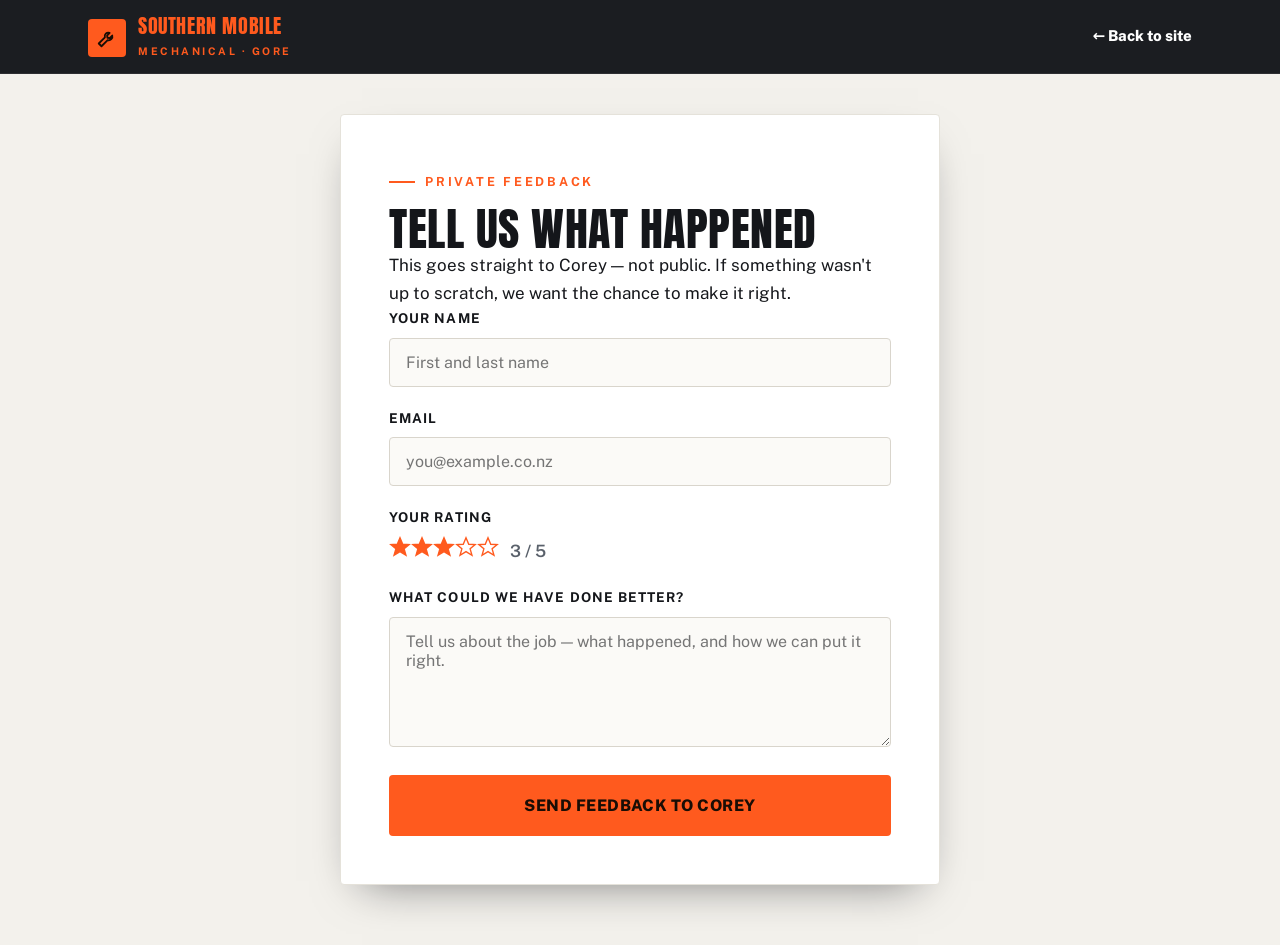
==== private.html @ 2856bf8f "Initial build: Southern Mobile Mechanical Ltd" ====
<!DOCTYPE html>
<html lang="en-NZ">
<head>
<meta charset="UTF-8">
<meta name="viewport" content="width=device-width, initial-scale=1">
<title>Private Feedback | Southern Mobile Mechanical Ltd</title>
<meta name="description" content="Tell Southern Mobile Mechanical privately how we can do better.">
<link rel="icon" href="favicon.svg" type="image/svg+xml">
<link rel="preconnect" href="https://fonts.googleapis.com">
<link rel="preconnect" href="https://fonts.gstatic.com" crossorigin>
<link href="https://fonts.googleapis.com/css2?family=Anton&family=Public+Sans:wght@400;500;600;700;800&display=swap" rel="stylesheet">
<link rel="stylesheet" href="styles.css">
</head>
<body>

<nav class="nav solid">
  <div class="wrap">
    <a href="index.html" class="brand">
      <span class="mark"><svg viewBox="0 0 24 24" fill="none" stroke="#1a0d05" stroke-width="2" stroke-linecap="round" stroke-linejoin="round"><path d="M14.7 6.3a4 4 0 0 0-5 5L3 18l3 3 6.7-6.7a4 4 0 0 0 5-5l-2.8 2.8-2.4-.4-.4-2.4 2.8-2.8z"/></svg></span>
      <span><b>Southern Mobile</b><span>Mechanical · Gore</span></span>
    </a>
    <a href="index.html" class="nav-phone">← Back to site</a>
  </div>
</nav>

<main class="form-shell">
  <div class="form-card">
    <div id="formView">
      <span class="eyebrow">Private feedback</span>
      <h1>Tell us what happened</h1>
      <p>This goes straight to Corey — not public. If something wasn't up to scratch, we want the chance to make it right.</p>

      <form action="https://formsubmit.co/Korey@smmltd.co.nz" method="POST" id="feedbackForm">
        <input type="hidden" name="_subject" value="New private feedback — website">
        <input type="hidden" name="_captcha" value="false">
        <input type="hidden" name="_template" value="table">

        <div class="field">
          <label for="name">Your name</label>
          <input type="text" id="name" name="Name" placeholder="First and last name" required>
        </div>
        <div class="field">
          <label for="email">Email</label>
          <input type="email" id="email" name="Email" placeholder="you@example.co.nz" required>
        </div>
        <div class="field">
          <label>Your rating</label>
          <div class="rating-display" id="ratingDisplay">
            <span id="ratingStars"></span>
            <span id="ratingText" style="color:var(--muted);font-weight:600;margin-left:6px"></span>
          </div>
          <input type="hidden" id="rating" name="Rating">
        </div>
        <div class="field">
          <label for="feedback">What could we have done better?</label>
          <textarea id="feedback" name="Feedback" placeholder="Tell us about the job — what happened, and how we can put it right." required></textarea>
        </div>
        <button type="submit" class="btn btn-primary btn-lg btn-block">Send feedback to Corey</button>
      </form>
    </div>

    <div class="form-success" id="successView">
      <div class="ok"><svg viewBox="0 0 24 24" fill="none" stroke="currentColor" stroke-width="2.5" stroke-linecap="round" stroke-linejoin="round"><polyline points="20 6 9 17 4 12"/></svg></div>
      <h2>Thanks — we've got it</h2>
      <p>Your feedback's on its way to Corey. We take it seriously and we'll be in touch if there's anything to sort out.</p>
      <a href="index.html" class="btn btn-dark btn-lg">Back to homepage</a>
    </div>
  </div>
</main>

<script>
  // Pre-fill rating from URL
  var params=new URLSearchParams(window.location.search);
  var rating=parseInt(params.get('rating'),10);
  if(!rating||rating<1||rating>5)rating=3;
  document.getElementById('rating').value=rating;
  var starsHtml="";
  for(var i=1;i<=5;i++){
    var fill=i<=rating?"currentColor":"none";
    starsHtml+='<svg viewBox="0 0 24 24" fill="'+fill+'" stroke="currentColor" stroke-width="1.5"><polygon points="12 2 15 9 22 9.3 16.5 14 18.5 21 12 17 5.5 21 7.5 14 2 9.3 9 9"/></svg>';
  }
  document.getElementById('ratingStars').innerHTML=starsHtml;
  document.getElementById('ratingText').textContent=rating+' / 5';

  // AJAX submit -> success state (no redirect, no reCAPTCHA)
  var form=document.getElementById('feedbackForm');
  form.addEventListener('submit',function(e){
    e.preventDefault();
    var btn=form.querySelector('button[type=submit]');
    btn.textContent="Sending…";btn.disabled=true;
    fetch(form.action,{method:'POST',body:new FormData(form),headers:{'Accept':'application/json'}})
      .then(function(){show()}).catch(function(){show()});
  });
  function show(){
    document.getElementById('formView').style.display='none';
    document.getElementById('successView').classList.add('show');
    window.scrollTo({top:0,behavior:'smooth'});
  }
</script>
</body>
</html>
---- styles.css ----
/* Southern Mobile Mechanical Ltd — Industrial theme
   Fonts: Anton (display) + Public Sans (body) | Accent: safety orange */

:root{
  --ink:#14161a;
  --charcoal:#1a1d22;
  --steel:#242830;
  --steel-line:#333944;
  --bone:#f3f1ec;
  --paper:#ffffff;
  --accent:#ff5a1e;
  --accent-deep:#e24810;
  --text:#16181c;
  --muted:#5a616b;
  --muted-light:#a7adb8;
  --on-dark:#eef0f3;
  --on-dark-muted:#9aa1ac;
  --radius:4px;
  --maxw:1200px;
  --nav-h:74px;
  --shadow:0 18px 44px -22px rgba(8,10,14,.55);
  --img-filter:saturate(.88) contrast(1.05) brightness(.95);
}

*{box-sizing:border-box;margin:0;padding:0}
html{scroll-behavior:smooth;-webkit-text-size-adjust:100%}
body{
  font-family:"Public Sans",system-ui,sans-serif;
  color:var(--text);
  background:var(--paper);
  line-height:1.65;
  font-size:17px;
  overflow-x:hidden;
}
img{display:block;max-width:100%;image-orientation:from-image}
a{color:inherit;text-decoration:none}
h1,h2,h3,.display{font-family:"Anton",Impact,sans-serif;font-weight:400;line-height:.98;letter-spacing:.5px;text-transform:uppercase}
section{position:relative}
.wrap{max-width:var(--maxw);margin:0 auto;padding:0 clamp(20px,5vw,48px)}

/* ---------- Eyebrow / headings ---------- */
.eyebrow{
  display:inline-flex;align-items:center;gap:10px;
  font-family:"Public Sans";font-weight:700;text-transform:uppercase;
  letter-spacing:.22em;font-size:12.5px;color:var(--accent);
  margin-bottom:18px;
}
.eyebrow::before{content:"";width:26px;height:2px;background:var(--accent)}
.eyebrow.center{justify-content:center}
.section-head{max-width:720px;margin-bottom:52px}
.section-head.center{margin-left:auto;margin-right:auto;text-align:center}
.section-head h2{font-size:clamp(34px,5vw,58px);color:var(--ink)}
.section-head.on-dark h2{color:#fff}
.section-head p{margin-top:18px;color:var(--muted);font-size:18px}
.on-dark .section-head p,.section-head.on-dark p{color:var(--on-dark-muted)}

/* ---------- Buttons ---------- */
.btn{
  display:inline-flex;align-items:center;justify-content:center;gap:10px;
  font-family:"Public Sans";font-weight:800;letter-spacing:.03em;
  font-size:15px;padding:15px 28px;border-radius:var(--radius);
  cursor:pointer;border:2px solid transparent;transition:.25s ease;
  text-transform:uppercase;white-space:nowrap;
}
.btn svg{width:18px;height:18px}
.btn-primary{background:var(--accent);color:#1a0d05;border-color:var(--accent)}
.btn-primary:hover{background:var(--accent-deep);border-color:var(--accent-deep);transform:translateY(-2px)}
.btn-ghost{background:transparent;color:#fff;border-color:rgba(255,255,255,.35)}
.btn-ghost:hover{border-color:#fff;background:rgba(255,255,255,.08)}
.btn-dark{background:var(--ink);color:#fff;border-color:var(--ink)}
.btn-dark:hover{background:var(--steel);transform:translateY(-2px)}
.btn-lg{padding:19px 36px;font-size:16px}
.btn-block{width:100%}

/* ---------- Nav ---------- */
.nav{
  position:fixed;top:0;left:0;right:0;z-index:60;height:var(--nav-h);
  display:flex;align-items:center;
  background:rgba(20,22,26,.82);backdrop-filter:blur(10px);
  border-bottom:1px solid rgba(255,255,255,.08);
  transition:background .3s ease;
}
.nav.solid{background:rgba(20,22,26,.97)}
.nav .wrap{display:flex;align-items:center;justify-content:space-between;width:100%}
.brand{display:flex;align-items:center;gap:12px;color:#fff}
.brand .mark{
  width:38px;height:38px;border-radius:var(--radius);flex:0 0 auto;
  background:var(--accent);display:grid;place-items:center;
}
.brand .mark svg{width:22px;height:22px}
.brand b{font-family:"Anton";font-weight:400;font-size:20px;letter-spacing:.6px;text-transform:uppercase;line-height:1}
.brand span{display:block;font-size:10.5px;letter-spacing:.24em;color:var(--accent);font-weight:700;text-transform:uppercase;margin-top:3px}
.nav-links{display:flex;align-items:center;gap:30px}
.nav-links a{color:var(--on-dark-muted);font-weight:600;font-size:14.5px;letter-spacing:.02em;transition:color .2s}
.nav-links a:hover{color:#fff}
.nav-phone{display:inline-flex;align-items:center;gap:9px;color:#fff;font-weight:800;font-size:15px}
.nav-phone svg{width:17px;height:17px;color:var(--accent)}
.nav-toggle{display:none;background:none;border:0;color:#fff;cursor:pointer}
.nav-toggle svg{width:28px;height:28px}
@media(max-width:900px){
  .nav-links{
    position:fixed;inset:var(--nav-h) 0 auto 0;flex-direction:column;gap:0;
    background:var(--ink);border-bottom:1px solid var(--steel-line);
    padding:8px 0;transform:translateY(-140%);transition:transform .35s ease;
  }
  .nav-links.open{transform:translateY(0)}
  .nav-links a{padding:15px 28px;width:100%;font-size:16px}
  .nav-links .nav-phone{padding:16px 28px}
  .nav-toggle{display:block}
}

/* ---------- Hero ---------- */
.hero{
  position:relative;min-height:100svh;display:flex;align-items:flex-end;
  background:var(--ink);color:#fff;overflow:hidden;
  padding-top:clamp(120px,15vh,170px);padding-bottom:clamp(56px,8vh,96px);
}
.hero-bg{position:absolute;inset:0;z-index:0}
.hero-slide{
  position:absolute;inset:0;background-size:cover;background-position:center;
  filter:var(--img-filter);opacity:0;transition:opacity 1.6s ease;
  transform:scale(1.06);animation:heroZoom 21s linear infinite;
}
.hero-slide.active{opacity:1}
@keyframes heroZoom{0%{transform:scale(1.04)}100%{transform:scale(1.14)}}
.hero-scrim{
  position:absolute;inset:0;z-index:1;
  background:
    linear-gradient(180deg,rgba(20,22,26,.5) 0%,rgba(20,22,26,.35) 42%,rgba(20,22,26,.9) 100%),
    linear-gradient(90deg,rgba(20,22,26,.78) 0%,rgba(20,22,26,.15) 65%);
}
.hero-inner{position:relative;z-index:2;width:100%}
.hero h1{
  font-size:clamp(44px,8.2vw,104px);color:#fff;max-width:16ch;
  text-shadow:0 4px 30px rgba(0,0,0,.35);
}
.hero h1 em{color:var(--accent);font-style:normal}
.hero p.lead{
  margin-top:24px;max-width:56ch;font-size:clamp(17px,2vw,20px);
  color:#dfe2e7;line-height:1.6;
}
.hero-cta{display:flex;flex-wrap:wrap;gap:14px;margin-top:34px}
.hero-meta{
  display:flex;flex-wrap:wrap;gap:28px;margin-top:40px;padding-top:26px;
  border-top:1px solid rgba(255,255,255,.14);
}
.hero-meta div{display:flex;flex-direction:column}
.hero-meta b{font-family:"Anton";font-weight:400;font-size:26px;color:var(--accent);letter-spacing:.5px}
.hero-meta span{font-size:12.5px;text-transform:uppercase;letter-spacing:.14em;color:var(--on-dark-muted);margin-top:4px}
.hero-dots{position:absolute;bottom:26px;right:clamp(20px,5vw,48px);z-index:3;display:flex;gap:9px}
.hero-dots button{width:30px;height:4px;border:0;background:rgba(255,255,255,.3);cursor:pointer;padding:0;transition:.3s}
.hero-dots button.on{background:var(--accent);width:44px}
@media(prefers-reduced-motion:reduce){
  .hero-slide{animation:none;transition:none}
  .hero-slide{transform:none}
}

/* ---------- Trust strip ---------- */
.trust{background:var(--accent);color:#1a0d05}
.trust .wrap{display:grid;grid-template-columns:repeat(3,1fr);gap:0}
.trust-item{display:flex;gap:16px;align-items:flex-start;padding:34px 30px;border-right:1px solid rgba(0,0,0,.14)}
.trust-item:last-child{border-right:0}
.trust-item svg{width:30px;height:30px;flex:0 0 auto;margin-top:2px}
.trust-item h3{font-family:"Public Sans";font-weight:800;text-transform:uppercase;font-size:15px;letter-spacing:.05em}
.trust-item p{font-size:14.5px;line-height:1.5;margin-top:5px;color:rgba(26,13,5,.82);font-weight:500}
@media(max-width:820px){.trust .wrap{grid-template-columns:1fr}.trust-item{border-right:0;border-bottom:1px solid rgba(0,0,0,.14)}.trust-item:last-child{border-bottom:0}}

/* ---------- Generic section padding / bands ---------- */
.band{padding:clamp(72px,11vh,128px) 0}
.band-bone{background:var(--bone)}
.band-paper{background:var(--paper)}
.band-dark{background:var(--ink);color:var(--on-dark)}
.band-steel{background:var(--charcoal);color:var(--on-dark)}

/* ---------- Services ---------- */
.svc-grid{display:grid;grid-template-columns:repeat(3,1fr);gap:20px}
@media(max-width:920px){.svc-grid{grid-template-columns:repeat(2,1fr)}}
@media(max-width:600px){.svc-grid{grid-template-columns:1fr}}
.svc-card{
  background:var(--paper);border:1px solid #e5e2da;border-radius:var(--radius);
  padding:32px 28px 30px;transition:.28s ease;position:relative;overflow:hidden;
}
.band-bone .svc-card{background:#fff}
.svc-card::before{content:"";position:absolute;left:0;top:0;height:3px;width:0;background:var(--accent);transition:width .35s ease}
.svc-card:hover{transform:translateY(-5px);box-shadow:var(--shadow);border-color:#d8d4ca}
.svc-card:hover::before{width:100%}
.svc-num{font-family:"Anton";font-weight:400;font-size:15px;color:var(--muted-light);letter-spacing:1px}
.svc-ico{width:52px;height:52px;border-radius:var(--radius);background:var(--ink);display:grid;place-items:center;margin:14px 0 20px}
.svc-ico svg{width:26px;height:26px;color:var(--accent)}
.svc-card h3{font-size:21px;color:var(--ink);letter-spacing:.4px}
.svc-card p{margin-top:11px;color:var(--muted);font-size:15.5px;line-height:1.55}

/* ---------- About ---------- */
.about-grid{display:grid;grid-template-columns:1fr 1.05fr;gap:clamp(36px,6vw,80px);align-items:center}
@media(max-width:900px){.about-grid{grid-template-columns:1fr;gap:40px}}
.about-media{position:relative}
.about-media img{width:100%;aspect-ratio:4/5;object-fit:cover;border-radius:var(--radius);filter:var(--img-filter)}
.about-media .tag{
  position:absolute;left:-14px;bottom:26px;background:var(--accent);color:#1a0d05;
  padding:16px 22px;border-radius:var(--radius);box-shadow:var(--shadow);
}
.about-media .tag b{font-family:"Anton";font-weight:400;font-size:30px;display:block;line-height:1}
.about-media .tag span{font-size:11.5px;text-transform:uppercase;letter-spacing:.12em;font-weight:700}
.about-copy h2{font-size:clamp(32px,4.6vw,54px);color:var(--ink)}
.about-copy p{margin-top:18px;color:var(--muted);font-size:16.5px}
.checklist{list-style:none;margin-top:28px;display:grid;gap:14px}
.checklist li{display:flex;gap:13px;align-items:flex-start;font-weight:600;color:var(--text)}
.checklist svg{width:23px;height:23px;flex:0 0 auto;color:var(--accent);margin-top:1px}

/* ---------- Crew ---------- */
.crew-grid{display:grid;grid-template-columns:repeat(3,1fr);gap:20px}
@media(max-width:820px){.crew-grid{grid-template-columns:1fr}}
.crew-card{
  background:var(--steel);border:1px solid var(--steel-line);border-radius:var(--radius);
  padding:34px 30px;transition:.28s ease;
}
.crew-card:hover{transform:translateY(-5px);border-color:var(--accent)}
.avatar{
  width:70px;height:70px;border-radius:50%;background:var(--ink);
  display:grid;place-items:center;border:2px solid var(--accent);
  font-family:"Anton";font-weight:400;font-size:26px;color:var(--accent);letter-spacing:1px;margin-bottom:20px;
}
.crew-card h3{color:#fff;font-size:20px;letter-spacing:.4px}
.crew-card .role{color:var(--accent);font-weight:700;font-size:12.5px;text-transform:uppercase;letter-spacing:.14em;margin-top:6px}
.crew-card p{color:var(--on-dark-muted);font-size:15px;margin-top:14px;line-height:1.55}

/* ---------- Reviews ---------- */
.rev-grid{display:grid;grid-template-columns:repeat(3,1fr);gap:20px}
@media(max-width:900px){.rev-grid{grid-template-columns:1fr}}
.rev-card{background:#fff;border:1px solid #e5e2da;border-radius:var(--radius);padding:30px 28px;display:flex;flex-direction:column}
.stars{display:flex;gap:3px;color:var(--accent);margin-bottom:16px}
.stars svg{width:19px;height:19px}
.rev-card p{color:var(--text);font-size:16px;line-height:1.6;flex:1}
.rev-card .who{margin-top:20px;padding-top:16px;border-top:1px solid #ece9e2;font-weight:700;color:var(--ink)}
.rev-card .who span{display:block;font-weight:500;color:var(--muted);font-size:13.5px;margin-top:2px}

/* ---------- Review funnel banner ---------- */
.funnel{background:var(--ink);color:#fff;text-align:center;padding:clamp(56px,9vh,96px) 0;position:relative;overflow:hidden}
.funnel::after{content:"";position:absolute;inset:0;background:radial-gradient(ellipse at 50% -10%,rgba(255,90,30,.22),transparent 60%)}
.funnel .wrap{position:relative;z-index:1}
.funnel .stars{justify-content:center;margin:0 auto 20px}
.funnel .stars svg{width:32px;height:32px}
.funnel h2{font-size:clamp(30px,4.6vw,52px)}
.funnel p{color:var(--on-dark-muted);max-width:52ch;margin:16px auto 30px;font-size:17px}

/* ---------- Contact ---------- */
.contact-grid{display:grid;grid-template-columns:1fr 1fr;gap:clamp(32px,5vw,60px);align-items:start}
@media(max-width:900px){.contact-grid{grid-template-columns:1fr;gap:34px}}
.contact-info h2{font-size:clamp(32px,4.6vw,54px);color:#fff}
.contact-info p.sub{color:var(--on-dark-muted);margin-top:16px;font-size:17px;max-width:44ch}
.contact-lines{margin-top:32px;display:grid;gap:6px}
.cline{display:flex;gap:16px;align-items:flex-start;padding:18px 0;border-top:1px solid var(--steel-line)}
.cline:last-child{border-bottom:1px solid var(--steel-line)}
.cline svg{width:22px;height:22px;color:var(--accent);flex:0 0 auto;margin-top:3px}
.cline b{display:block;color:#fff;font-size:12px;text-transform:uppercase;letter-spacing:.16em}
.cline span,.cline a{color:var(--on-dark);font-size:18px;font-weight:600}
.cline a:hover{color:var(--accent)}
.contact-action{
  background:var(--steel);border:1px solid var(--steel-line);border-radius:var(--radius);
  padding:clamp(28px,4vw,42px);
}
.contact-action h3{color:#fff;font-size:24px;letter-spacing:.4px}
.contact-action p{color:var(--on-dark-muted);margin:12px 0 26px;font-size:15.5px}
.contact-action .btn{margin-bottom:14px}
.contact-action .note{font-size:13px;color:var(--muted-light);margin:6px 0 0;text-align:center}

/* ---------- Footer ---------- */
.foot{background:#0f1114;color:var(--on-dark-muted);padding:64px 0 30px}
.foot-top{display:grid;grid-template-columns:1.5fr 1fr 1fr;gap:40px;padding-bottom:40px;border-bottom:1px solid #23272e}
@media(max-width:760px){.foot-top{grid-template-columns:1fr;gap:30px}}
.foot .brand{margin-bottom:18px}
.foot-col h4{color:#fff;font-family:"Public Sans";font-weight:800;text-transform:uppercase;letter-spacing:.1em;font-size:13px;margin-bottom:16px}
.foot-col a,.foot-col p{display:block;color:var(--on-dark-muted);font-size:15px;margin-bottom:10px;transition:color .2s}
.foot-col a:hover{color:var(--accent)}
.foot-blurb{font-size:15px;line-height:1.6;max-width:40ch}
.foot-bottom{display:flex;justify-content:space-between;gap:16px;flex-wrap:wrap;padding-top:26px;font-size:13.5px}
.foot-bottom a{color:var(--on-dark-muted)}
.foot-bottom a:hover{color:#fff}

/* ---------- Intro overlay ---------- */
.intro{position:fixed;inset:0;z-index:200;background:var(--ink);display:grid;place-items:center;transition:opacity .7s ease,visibility .7s}
.intro.hide{opacity:0;visibility:hidden}
.intro-mark{display:flex;flex-direction:column;align-items:center;gap:18px}
.intro-mark .m{width:64px;height:64px;border-radius:var(--radius);background:var(--accent);display:grid;place-items:center;animation:introPulse 1.4s ease-in-out infinite}
.intro-mark .m svg{width:38px;height:38px}
.intro-mark b{font-family:"Anton";color:#fff;font-size:22px;letter-spacing:2px;text-transform:uppercase}
.intro-bar{width:150px;height:3px;background:var(--steel);overflow:hidden}
.intro-bar i{display:block;height:100%;width:40%;background:var(--accent);animation:introBar 1.1s ease-in-out infinite}
@keyframes introPulse{0%,100%{transform:scale(1)}50%{transform:scale(.9)}}
@keyframes introBar{0%{transform:translateX(-120%)}100%{transform:translateX(320%)}}

/* ---------- Reveal on scroll ---------- */
.reveal{opacity:0;transform:translateY(26px);transition:opacity .7s ease,transform .7s ease}
.reveal.in{opacity:1;transform:none}
@media(prefers-reduced-motion:reduce){.reveal{opacity:1;transform:none;transition:none}.intro{display:none}}

/* ---------- Subpage header ---------- */
.subhead{background:var(--ink);color:#fff;padding:calc(var(--nav-h) + clamp(56px,9vh,96px)) 0 clamp(48px,8vh,84px)}
.subhead h1{font-size:clamp(40px,7vw,80px)}
.subhead p{color:var(--on-dark-muted);margin-top:16px;max-width:56ch;font-size:18px}
.subhead .back{color:var(--accent);font-weight:700;font-size:14px;letter-spacing:.05em;text-transform:uppercase;display:inline-flex;gap:8px;margin-bottom:22px}

/* ---------- Legal prose ---------- */
.prose{max-width:800px}
.prose h2{font-size:26px;color:var(--ink);margin:38px 0 14px;letter-spacing:.4px}
.prose h2:first-child{margin-top:0}
.prose p{color:var(--muted);margin-bottom:16px}
.prose ul{margin:0 0 16px 22px;color:var(--muted)}
.prose li{margin-bottom:8px}
.prose .muted{font-size:14px;color:var(--muted-light)}

/* ---------- Review star funnel ---------- */
.review-shell{min-height:100vh;display:flex;align-items:center;justify-content:center;background:var(--ink);padding:calc(var(--nav-h) + 40px) 20px 60px;color:#fff}
.review-card{max-width:560px;width:100%;text-align:center}
.review-card .eyebrow{justify-content:center}
.review-card h1{font-size:clamp(34px,6vw,58px)}
.review-card>p{color:var(--on-dark-muted);margin:16px auto 40px;max-width:44ch;font-size:17px}
.starpick{display:flex;justify-content:center;gap:10px;margin-bottom:36px}
.starpick button{background:var(--steel);border:1px solid var(--steel-line);border-radius:var(--radius);width:66px;height:66px;cursor:pointer;display:grid;place-items:center;transition:.2s;padding:0}
.starpick button svg{width:34px;height:34px;color:var(--muted-light);transition:.2s}
.starpick button:hover{transform:translateY(-4px);border-color:var(--accent)}
.starpick.hot button svg{color:var(--accent)}
.review-hint{color:var(--muted-light);font-size:14px}
.review-card .backlink{display:inline-block;margin-top:34px;color:var(--on-dark-muted);font-weight:600;font-size:14px}
.review-card .backlink:hover{color:#fff}

/* ---------- Private feedback form ---------- */
.form-shell{min-height:100vh;display:flex;align-items:center;justify-content:center;background:var(--bone);padding:calc(var(--nav-h) + 40px) 20px 60px}
.form-card{max-width:600px;width:100%;background:#fff;border:1px solid #e5e2da;border-radius:var(--radius);padding:clamp(28px,5vw,48px);box-shadow:var(--shadow)}
.form-card .eyebrow{margin-bottom:14px}
.form-card h1{font-size:clamp(30px,5vw,46px);color:var(--ink)}
.form-card>p{color:var(--muted);margin:14px 0 30px}
.field{margin-bottom:20px}
.field label{display:block;font-weight:700;font-size:13.5px;text-transform:uppercase;letter-spacing:.08em;color:var(--ink);margin-bottom:8px}
.field input,.field textarea{
  width:100%;padding:14px 16px;border:1.5px solid #d9d5cc;border-radius:var(--radius);
  font-family:inherit;font-size:16px;color:var(--text);background:#fbfaf7;transition:.2s;
}
.field input:focus,.field textarea:focus{outline:0;border-color:var(--accent);background:#fff;box-shadow:0 0 0 3px rgba(255,90,30,.12)}
.field textarea{resize:vertical;min-height:130px}
.rating-display{display:flex;gap:5px;align-items:center;color:var(--accent);font-weight:700}
.rating-display svg{width:22px;height:22px}
.form-success{display:none;text-align:center;padding:20px 0}
.form-success.show{display:block}
.form-success .ok{width:74px;height:74px;border-radius:50%;background:var(--accent);display:grid;place-items:center;margin:0 auto 22px}
.form-success .ok svg{width:40px;height:40px;color:#fff}
.form-success h2{font-size:32px;color:var(--ink)}
.form-success p{color:var(--muted);margin:14px 0 26px}
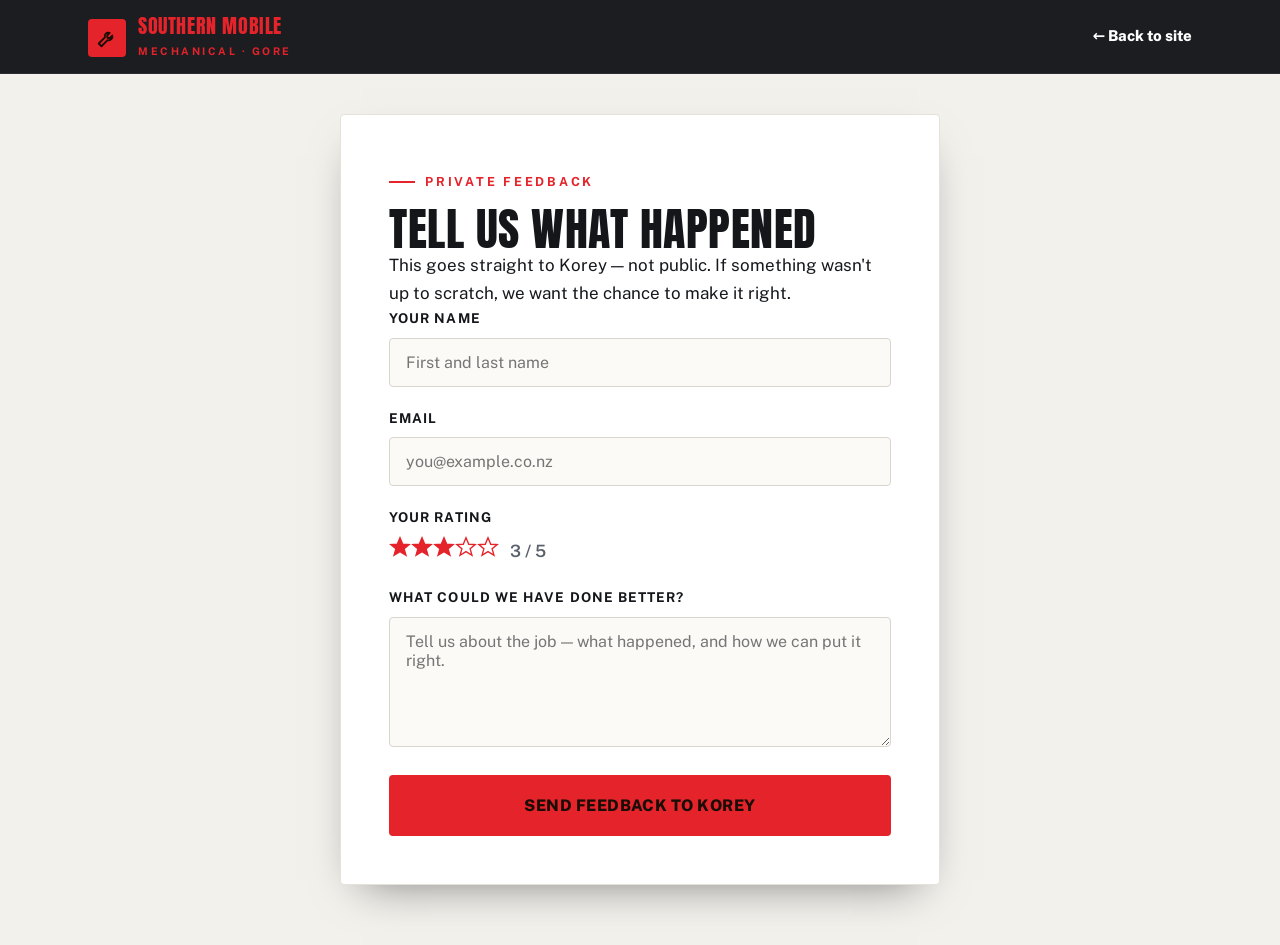
==== commit 936dd4b6: "Fix name spelling: Corey -> Korey" ====
--- a/private.html
+++ b/private.html
@@ -28,7 +28,7 @@
     <div id="formView">
       <span class="eyebrow">Private feedback</span>
       <h1>Tell us what happened</h1>
-      <p>This goes straight to Corey — not public. If something wasn't up to scratch, we want the chance to make it right.</p>
+      <p>This goes straight to Korey — not public. If something wasn't up to scratch, we want the chance to make it right.</p>
 
       <form action="https://formsubmit.co/Korey@smmltd.co.nz" method="POST" id="feedbackForm">
         <input type="hidden" name="_subject" value="New private feedback — website">
@@ -55,14 +55,14 @@
           <label for="feedback">What could we have done better?</label>
           <textarea id="feedback" name="Feedback" placeholder="Tell us about the job — what happened, and how we can put it right." required></textarea>
         </div>
-        <button type="submit" class="btn btn-primary btn-lg btn-block">Send feedback to Corey</button>
+        <button type="submit" class="btn btn-primary btn-lg btn-block">Send feedback to Korey</button>
       </form>
     </div>
 
     <div class="form-success" id="successView">
       <div class="ok"><svg viewBox="0 0 24 24" fill="none" stroke="currentColor" stroke-width="2.5" stroke-linecap="round" stroke-linejoin="round"><polyline points="20 6 9 17 4 12"/></svg></div>
       <h2>Thanks — we've got it</h2>
-      <p>Your feedback's on its way to Corey. We take it seriously and we'll be in touch if there's anything to sort out.</p>
+      <p>Your feedback's on its way to Korey. We take it seriously and we'll be in touch if there's anything to sort out.</p>
       <a href="index.html" class="btn btn-dark btn-lg">Back to homepage</a>
     </div>
   </div>
--- a/styles.css
+++ b/styles.css
@@ -1,5 +1,5 @@
 /* Southern Mobile Mechanical Ltd — Industrial theme
-   Fonts: Anton (display) + Public Sans (body) | Accent: safety orange */
+   Fonts: Anton (display) + Public Sans (body) | Accent: SMM logo red */
 
 :root{
   --ink:#14161a;
@@ -8,8 +8,8 @@
   --steel-line:#333944;
   --bone:#f3f1ec;
   --paper:#ffffff;
-  --accent:#ff5a1e;
-  --accent-deep:#e24810;
+  --accent:#e4232a;
+  --accent-deep:#bf1a20;
   --text:#16181c;
   --muted:#5a616b;
   --muted-light:#a7adb8;
@@ -90,6 +90,11 @@
 .brand .mark svg{width:22px;height:22px}
 .brand b{font-family:"Anton";font-weight:400;font-size:20px;letter-spacing:.6px;text-transform:uppercase;line-height:1}
 .brand span{display:block;font-size:10.5px;letter-spacing:.24em;color:var(--accent);font-weight:700;text-transform:uppercase;margin-top:3px}
+.brand-logo{height:52px;width:auto;display:block}
+.foot .brand-logo{height:66px}
+.foot-social{display:inline-flex;align-items:center;gap:9px;margin-top:16px;color:var(--on-dark-muted);font-weight:700;font-size:14px;transition:color .2s}
+.foot-social:hover{color:var(--accent)}
+.foot-social svg{width:20px;height:20px}
 .nav-links{display:flex;align-items:center;gap:30px}
 .nav-links a{color:var(--on-dark-muted);font-weight:600;font-size:14.5px;letter-spacing:.02em;transition:color .2s}
 .nav-links a:hover{color:#fff}
